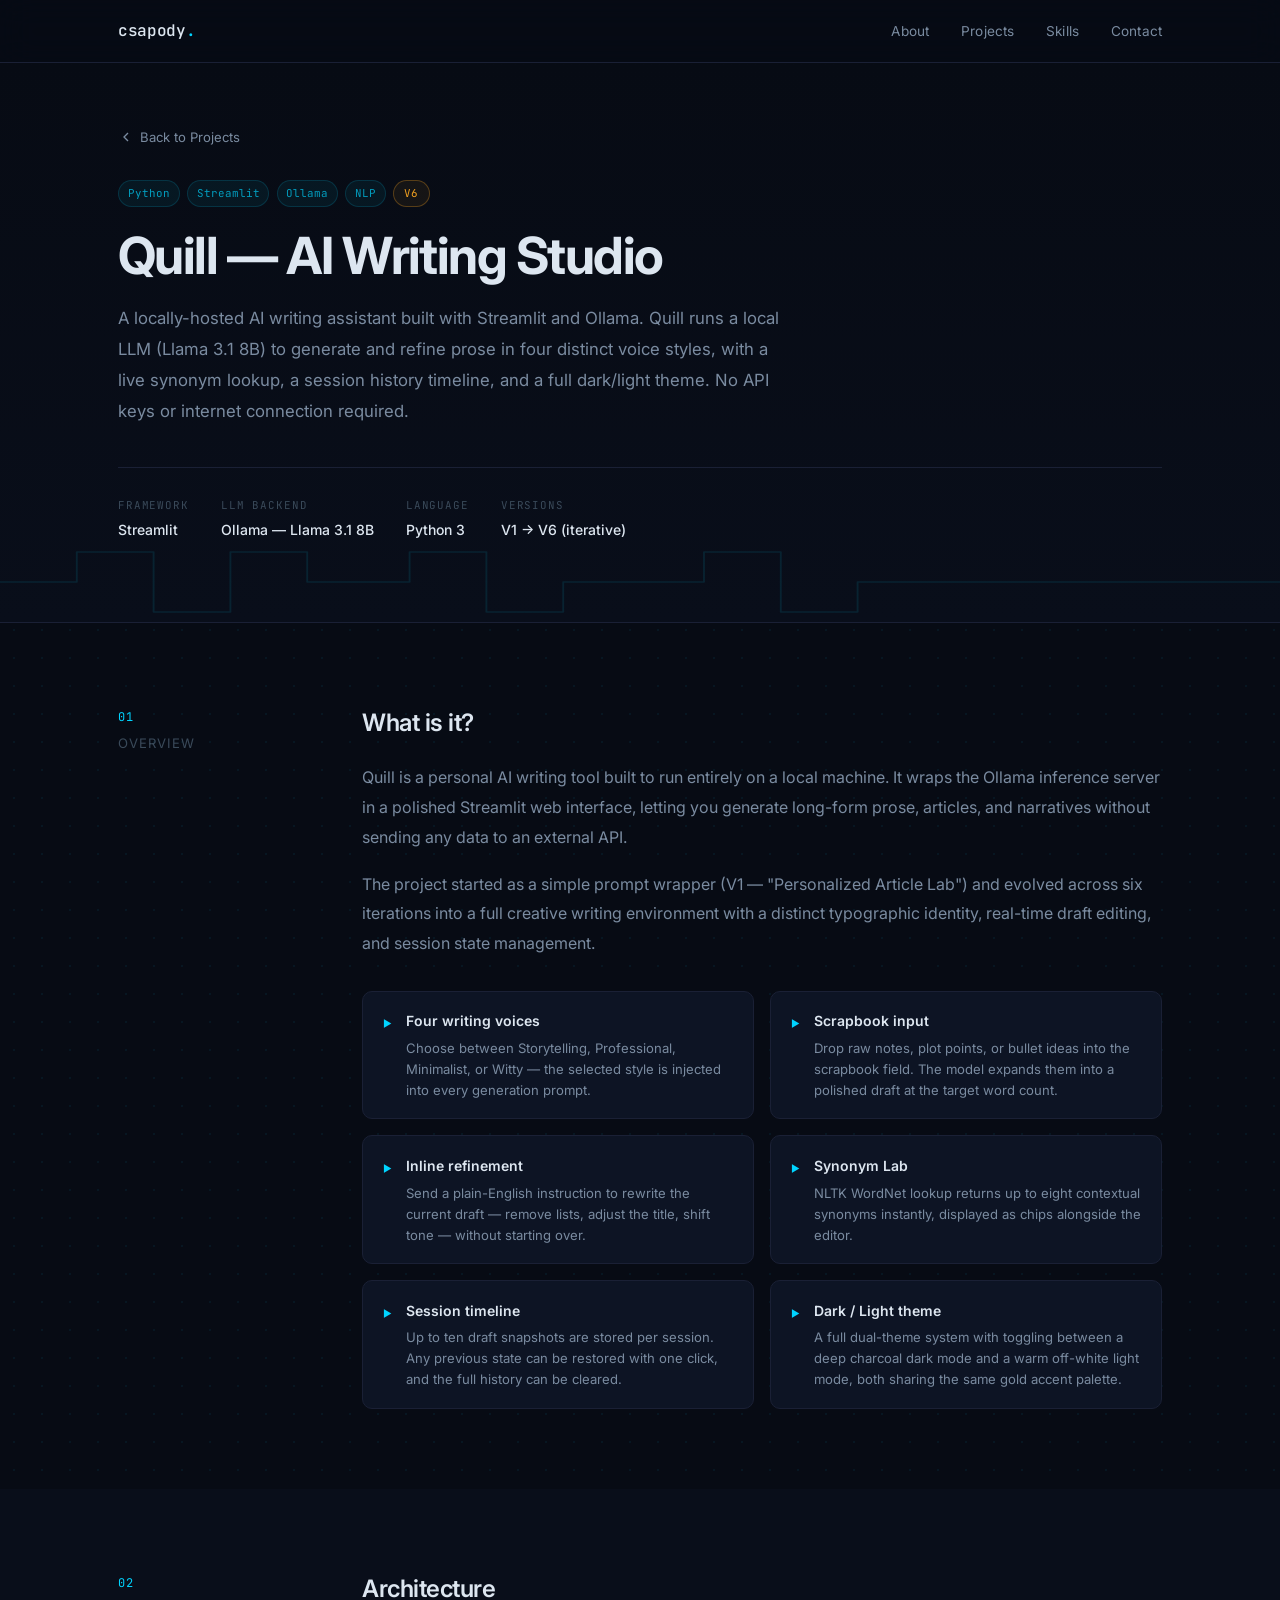
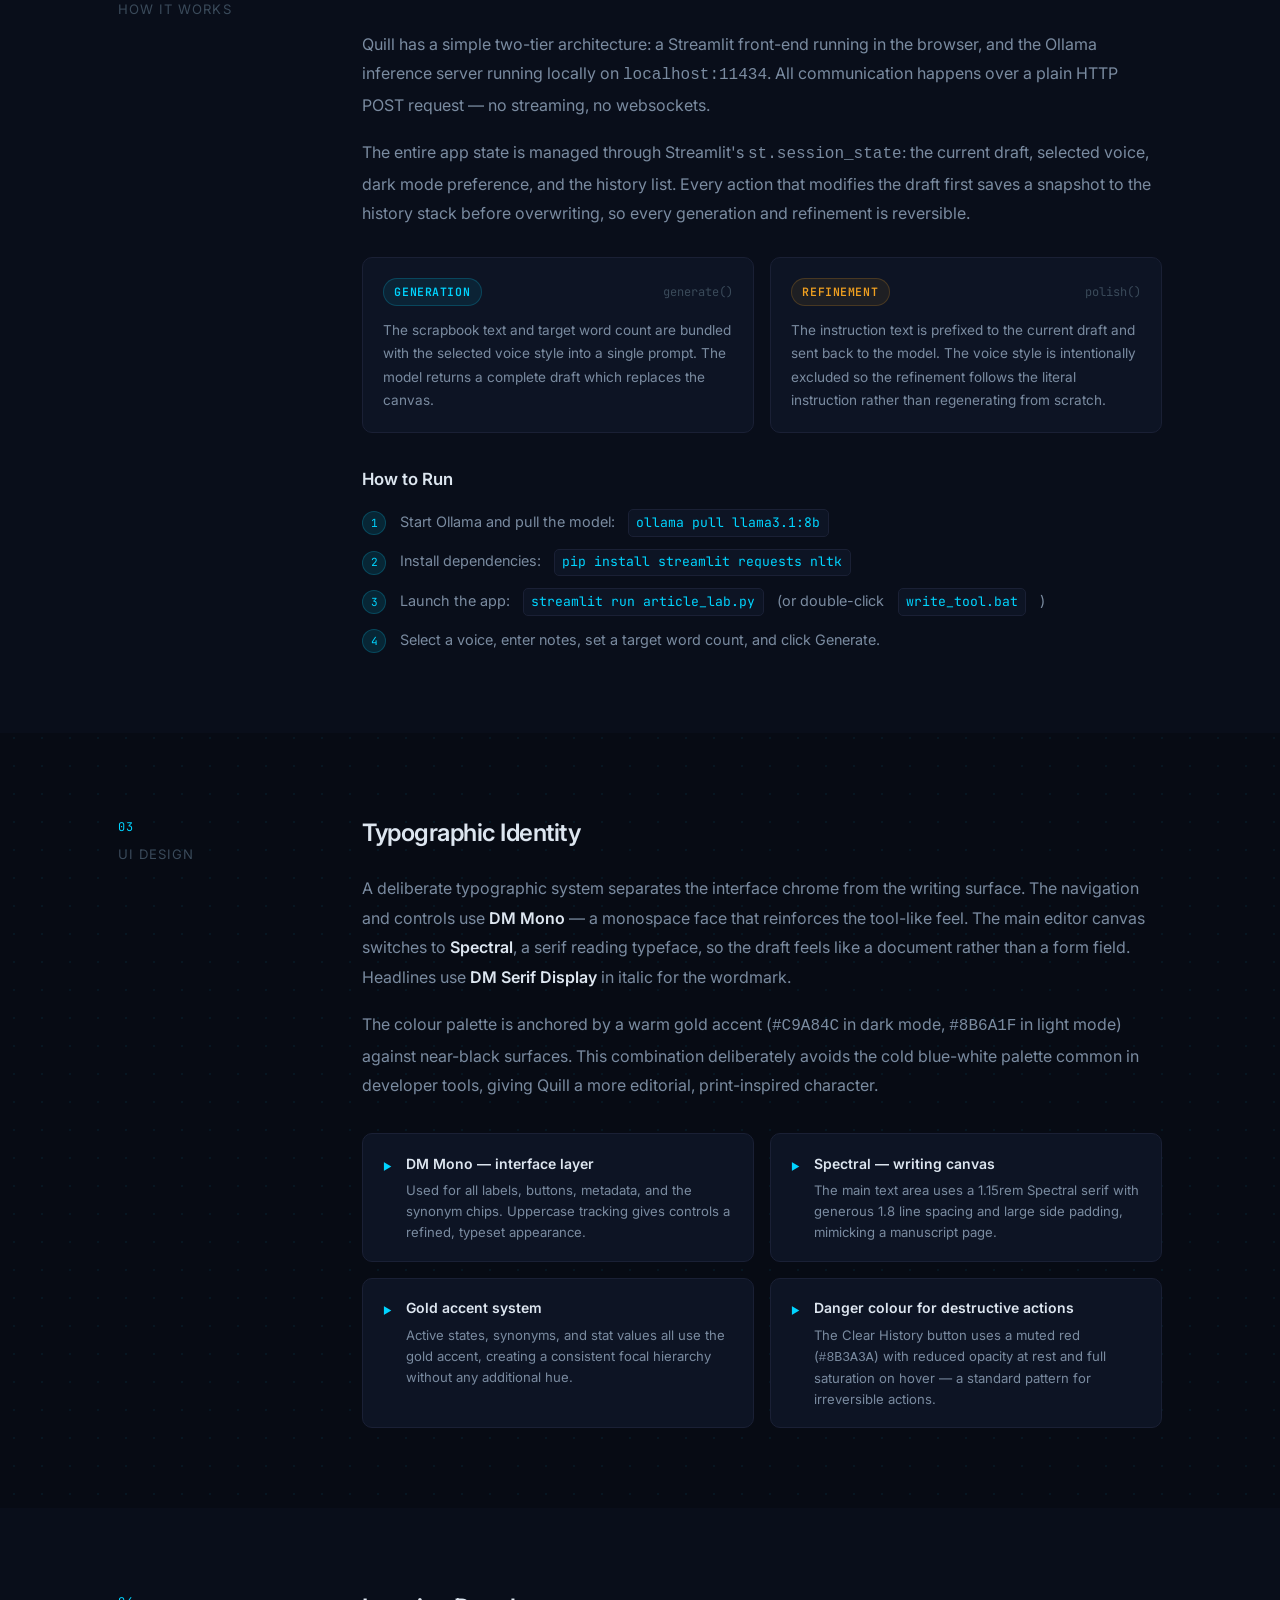
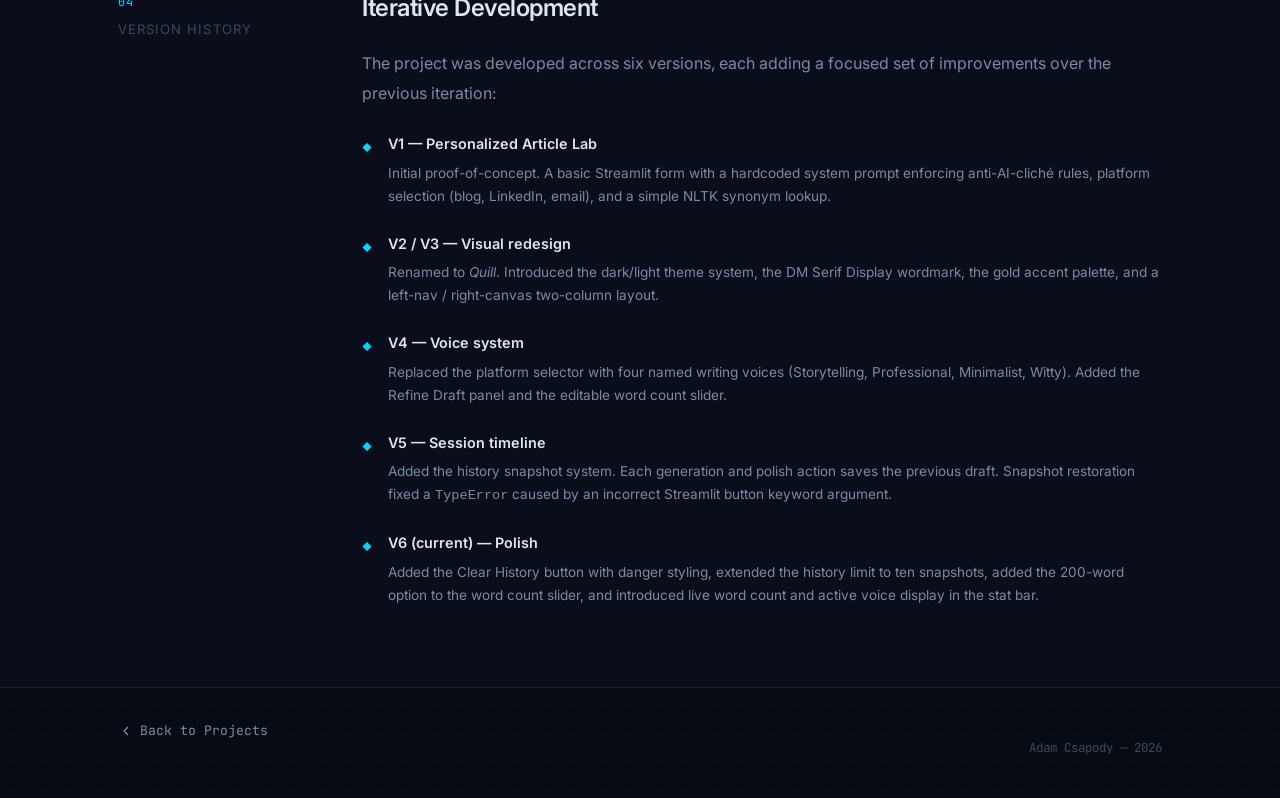
==== projects/quill-ai-writer.html @ 7658779d "Add Quill AI Writing Studio project page" ====
<!DOCTYPE html>
<html lang="en">
<head>
  <meta charset="UTF-8" />
  <meta name="viewport" content="width=device-width, initial-scale=1.0" />
  <title>Quill AI Writing Studio | Adam Csapody</title>
  <link rel="stylesheet" href="../src/styles.css" />
  <link rel="stylesheet" href="../src/project.css" />
  <link rel="preconnect" href="https://fonts.googleapis.com" />
  <link rel="preconnect" href="https://fonts.gstatic.com" crossorigin />
  <link href="https://fonts.googleapis.com/css2?family=Inter:wght@300;400;500;600;700&family=JetBrains+Mono:wght@400;500&display=swap" rel="stylesheet" />
</head>
<body>

  <!-- NAV -->
  <header class="nav-header">
    <nav class="nav container">
      <a href="../index.html" class="nav-logo">csapody<span class="accent">.</span></a>
      <ul class="nav-links">
        <li><a href="../index.html#about">About</a></li>
        <li><a href="../index.html#projects">Projects</a></li>
        <li><a href="../index.html#skills">Skills</a></li>
        <li><a href="../index.html#contact">Contact</a></li>
      </ul>
      <button class="nav-toggle" aria-label="Toggle menu">&#9776;</button>
    </nav>
  </header>

  <main class="project-main">

    <!-- HERO -->
    <section class="proj-hero">
      <svg class="hero-wave" viewBox="0 0 1000 80" preserveAspectRatio="none" xmlns="http://www.w3.org/2000/svg" aria-hidden="true">
        <polyline points="0,40 60,40 60,10 120,10 120,70 180,70 180,10 240,10 240,40 320,40 320,10 380,10 380,70 440,70 440,40 550,40 550,10 610,10 610,70 670,70 670,40 1000,40"
          fill="none" stroke="rgba(0,212,255,0.1)" stroke-width="1.5" stroke-linejoin="round"/>
      </svg>

      <div class="container">
        <a href="../index.html#projects" class="back-link">
          <svg viewBox="0 0 24 24" fill="none" stroke="currentColor" stroke-width="2" xmlns="http://www.w3.org/2000/svg"><polyline points="15 18 9 12 15 6"/></svg>
          Back to Projects
        </a>

        <div class="proj-hero-content">
          <div class="proj-tags-row">
            <span class="tag">Python</span>
            <span class="tag">Streamlit</span>
            <span class="tag">Ollama</span>
            <span class="tag">NLP</span>
            <span class="proj-version">V6</span>
          </div>
          <h1 class="proj-title">Quill &mdash; AI Writing Studio</h1>
          <p class="proj-subtitle">
            A locally-hosted AI writing assistant built with Streamlit and Ollama. Quill runs a local
            LLM (Llama 3.1 8B) to generate and refine prose in four distinct voice styles, with a
            live synonym lookup, a session history timeline, and a full dark/light theme. No API keys
            or internet connection required.
          </p>

          <div class="proj-meta-row">
            <div class="proj-meta-item">
              <span class="proj-meta-label">Framework</span>
              <span class="proj-meta-value">Streamlit</span>
            </div>
            <div class="proj-meta-item">
              <span class="proj-meta-label">LLM Backend</span>
              <span class="proj-meta-value">Ollama — Llama 3.1 8B</span>
            </div>
            <div class="proj-meta-item">
              <span class="proj-meta-label">Language</span>
              <span class="proj-meta-value">Python 3</span>
            </div>
            <div class="proj-meta-item">
              <span class="proj-meta-label">Versions</span>
              <span class="proj-meta-value">V1 &rarr; V6 (iterative)</span>
            </div>
          </div>
        </div>
      </div>
    </section>

    <!-- OVERVIEW -->
    <section class="proj-section" id="overview">
      <div class="container proj-section-grid">
        <div class="proj-section-label">
          <span class="section-number">01</span>
          <span class="section-name">Overview</span>
        </div>
        <div class="proj-section-body">
          <h2>What is it?</h2>
          <p>
            Quill is a personal AI writing tool built to run entirely on a local machine. It wraps
            the Ollama inference server in a polished Streamlit web interface, letting you generate
            long-form prose, articles, and narratives without sending any data to an external API.
          </p>
          <p>
            The project started as a simple prompt wrapper (V1 — "Personalized Article Lab") and
            evolved across six iterations into a full creative writing environment with a distinct
            typographic identity, real-time draft editing, and session state management.
          </p>

          <div class="feature-grid">
            <div class="feature-card">
              <span class="feature-icon">&#9654;</span>
              <div>
                <strong>Four writing voices</strong>
                <p>Choose between Storytelling, Professional, Minimalist, or Witty — the selected style is injected into every generation prompt.</p>
              </div>
            </div>
            <div class="feature-card">
              <span class="feature-icon">&#9654;</span>
              <div>
                <strong>Scrapbook input</strong>
                <p>Drop raw notes, plot points, or bullet ideas into the scrapbook field. The model expands them into a polished draft at the target word count.</p>
              </div>
            </div>
            <div class="feature-card">
              <span class="feature-icon">&#9654;</span>
              <div>
                <strong>Inline refinement</strong>
                <p>Send a plain-English instruction to rewrite the current draft — remove lists, adjust the title, shift tone — without starting over.</p>
              </div>
            </div>
            <div class="feature-card">
              <span class="feature-icon">&#9654;</span>
              <div>
                <strong>Synonym Lab</strong>
                <p>NLTK WordNet lookup returns up to eight contextual synonyms instantly, displayed as chips alongside the editor.</p>
              </div>
            </div>
            <div class="feature-card">
              <span class="feature-icon">&#9654;</span>
              <div>
                <strong>Session timeline</strong>
                <p>Up to ten draft snapshots are stored per session. Any previous state can be restored with one click, and the full history can be cleared.</p>
              </div>
            </div>
            <div class="feature-card">
              <span class="feature-icon">&#9654;</span>
              <div>
                <strong>Dark / Light theme</strong>
                <p>A full dual-theme system with toggling between a deep charcoal dark mode and a warm off-white light mode, both sharing the same gold accent palette.</p>
              </div>
            </div>
          </div>
        </div>
      </div>
    </section>

    <!-- HOW IT WORKS -->
    <section class="proj-section proj-section-alt" id="how-it-works">
      <div class="container proj-section-grid">
        <div class="proj-section-label">
          <span class="section-number">02</span>
          <span class="section-name">How It Works</span>
        </div>
        <div class="proj-section-body">
          <h2>Architecture</h2>
          <p>
            Quill has a simple two-tier architecture: a Streamlit front-end running in the browser,
            and the Ollama inference server running locally on <code>localhost:11434</code>.
            All communication happens over a plain HTTP POST request — no streaming, no websockets.
          </p>
          <p>
            The entire app state is managed through Streamlit's <code>st.session_state</code>:
            the current draft, selected voice, dark mode preference, and the history list.
            Every action that modifies the draft first saves a snapshot to the history stack
            before overwriting, so every generation and refinement is reversible.
          </p>

          <div class="mode-cards">
            <div class="mode-card">
              <div class="mode-card-header">
                <span class="mode-badge mode-single">Generation</span>
                <code class="mode-voltage">generate()</code>
              </div>
              <p>
                The scrapbook text and target word count are bundled with the selected voice style
                into a single prompt. The model returns a complete draft which replaces the canvas.
              </p>
            </div>
            <div class="mode-card">
              <div class="mode-card-header">
                <span class="mode-badge mode-dual">Refinement</span>
                <code class="mode-voltage">polish()</code>
              </div>
              <p>
                The instruction text is prefixed to the current draft and sent back to the model.
                The voice style is intentionally excluded so the refinement follows the literal
                instruction rather than regenerating from scratch.
              </p>
            </div>
          </div>

          <div class="usage-steps">
            <h3>How to Run</h3>
            <ol class="steps-list">
              <li><span class="step-num">1</span> Start Ollama and pull the model: <code>ollama pull llama3.1:8b</code></li>
              <li><span class="step-num">2</span> Install dependencies: <code>pip install streamlit requests nltk</code></li>
              <li><span class="step-num">3</span> Launch the app: <code>streamlit run article_lab.py</code> (or double-click <code>write_tool.bat</code>)</li>
              <li><span class="step-num">4</span> Select a voice, enter notes, set a target word count, and click Generate.</li>
            </ol>
          </div>
        </div>
      </div>
    </section>

    <!-- DESIGN -->
    <section class="proj-section" id="design">
      <div class="container proj-section-grid">
        <div class="proj-section-label">
          <span class="section-number">03</span>
          <span class="section-name">UI Design</span>
        </div>
        <div class="proj-section-body">
          <h2>Typographic Identity</h2>
          <p>
            A deliberate typographic system separates the interface chrome from the writing surface.
            The navigation and controls use <strong>DM Mono</strong> — a monospace face that
            reinforces the tool-like feel. The main editor canvas switches to
            <strong>Spectral</strong>, a serif reading typeface, so the draft feels like a document
            rather than a form field. Headlines use <strong>DM Serif Display</strong> in italic for
            the wordmark.
          </p>
          <p>
            The colour palette is anchored by a warm gold accent
            (<code>#C9A84C</code> in dark mode, <code>#8B6A1F</code> in light mode) against near-black
            surfaces. This combination deliberately avoids the cold blue-white palette common in
            developer tools, giving Quill a more editorial, print-inspired character.
          </p>

          <div class="feature-grid">
            <div class="feature-card">
              <span class="feature-icon">&#9654;</span>
              <div>
                <strong>DM Mono — interface layer</strong>
                <p>Used for all labels, buttons, metadata, and the synonym chips. Uppercase tracking gives controls a refined, typeset appearance.</p>
              </div>
            </div>
            <div class="feature-card">
              <span class="feature-icon">&#9654;</span>
              <div>
                <strong>Spectral — writing canvas</strong>
                <p>The main text area uses a 1.15rem Spectral serif with generous 1.8 line spacing and large side padding, mimicking a manuscript page.</p>
              </div>
            </div>
            <div class="feature-card">
              <span class="feature-icon">&#9654;</span>
              <div>
                <strong>Gold accent system</strong>
                <p>Active states, synonyms, and stat values all use the gold accent, creating a consistent focal hierarchy without any additional hue.</p>
              </div>
            </div>
            <div class="feature-card">
              <span class="feature-icon">&#9654;</span>
              <div>
                <strong>Danger colour for destructive actions</strong>
                <p>The Clear History button uses a muted red (<code>#8B3A3A</code>) with reduced opacity at rest and full saturation on hover — a standard pattern for irreversible actions.</p>
              </div>
            </div>
          </div>
        </div>
      </div>
    </section>

    <!-- VERSION HISTORY -->
    <section class="proj-section proj-section-alt" id="versions">
      <div class="container proj-section-grid">
        <div class="proj-section-label">
          <span class="section-number">04</span>
          <span class="section-name">Version History</span>
        </div>
        <div class="proj-section-body">
          <h2>Iterative Development</h2>
          <p>
            The project was developed across six versions, each adding a focused set of
            improvements over the previous iteration:
          </p>
          <ul class="v2-list">
            <li>
              <span class="v2-bullet">&#9670;</span>
              <div>
                <strong>V1 — Personalized Article Lab</strong>
                <p>Initial proof-of-concept. A basic Streamlit form with a hardcoded system prompt enforcing anti-AI-cliché rules, platform selection (blog, LinkedIn, email), and a simple NLTK synonym lookup.</p>
              </div>
            </li>
            <li>
              <span class="v2-bullet">&#9670;</span>
              <div>
                <strong>V2 / V3 — Visual redesign</strong>
                <p>Renamed to <em>Quill</em>. Introduced the dark/light theme system, the DM Serif Display wordmark, the gold accent palette, and a left-nav / right-canvas two-column layout.</p>
              </div>
            </li>
            <li>
              <span class="v2-bullet">&#9670;</span>
              <div>
                <strong>V4 — Voice system</strong>
                <p>Replaced the platform selector with four named writing voices (Storytelling, Professional, Minimalist, Witty). Added the Refine Draft panel and the editable word count slider.</p>
              </div>
            </li>
            <li>
              <span class="v2-bullet">&#9670;</span>
              <div>
                <strong>V5 — Session timeline</strong>
                <p>Added the history snapshot system. Each generation and polish action saves the previous draft. Snapshot restoration fixed a <code>TypeError</code> caused by an incorrect Streamlit button keyword argument.</p>
              </div>
            </li>
            <li>
              <span class="v2-bullet">&#9670;</span>
              <div>
                <strong>V6 (current) — Polish</strong>
                <p>Added the Clear History button with danger styling, extended the history limit to ten snapshots, added the 200-word option to the word count slider, and introduced live word count and active voice display in the stat bar.</p>
              </div>
            </li>
          </ul>
        </div>
      </div>
    </section>

  </main>

  <!-- FOOTER -->
  <footer class="footer">
    <div class="container footer-proj">
      <a href="../index.html#projects" class="back-link">
        <svg viewBox="0 0 24 24" fill="none" stroke="currentColor" stroke-width="2" xmlns="http://www.w3.org/2000/svg"><polyline points="15 18 9 12 15 6"/></svg>
        Back to Projects
      </a>
      <p>Adam Csapody &mdash; <span id="year"></span></p>
    </div>
  </footer>

  <script>document.getElementById('year').textContent = new Date().getFullYear();</script>
  <script src="../src/main.js"></script>
</body>
</html>
---- src/styles.css ----
/* ================================================
   styles.css — Adam Csapody Portfolio
   Dark EE-themed design
   ================================================ */

/* ── CSS Variables ──────────────────────────── */
:root {
  --bg:            #070b14;
  --bg-section:    #090e1a;
  --bg-card:       #0d1424;
  --bg-card-hover: #111929;
  --border:        #1a2035;
  --border-glow:   rgba(0, 212, 255, 0.3);
  --accent:        #00d4ff;
  --accent-dim:    rgba(0, 212, 255, 0.12);
  --accent-glow:   rgba(0, 212, 255, 0.2);
  --accent-2:      #f0a020;   /* PCB trace gold — used sparingly */
  --text:          #dde6f0;
  --text-muted:    #7a8ba0;
  --text-dim:      #3a4a5a;
  --font-sans:     'Inter', system-ui, sans-serif;
  --font-mono:     'JetBrains Mono', monospace;
  --radius:        10px;
  --radius-sm:     5px;
  --shadow:        0 4px 32px rgba(0, 0, 0, 0.6);
  --transition:    0.22s ease;
  --max-w:         1100px;
}

/* ── Reset ──────────────────────────────────── */
*, *::before, *::after { box-sizing: border-box; margin: 0; padding: 0; }
html { scroll-behavior: smooth; font-size: 16px; }
body {
  background: var(--bg);
  color: var(--text);
  font-family: var(--font-sans);
  line-height: 1.7;
  overflow-x: hidden;
  /* Subtle PCB dot grid */
  background-image:
    radial-gradient(circle, rgba(0, 212, 255, 0.06) 1px, transparent 1px);
  background-size: 28px 28px;
}
a { color: inherit; text-decoration: none; }
img { max-width: 100%; display: block; }
ul { list-style: none; }

/* ── Utility ─────────────────────────────────── */
.container { max-width: var(--max-w); margin: 0 auto; padding: 0 1.75rem; }
.section { padding: 6rem 0; }
.accent { color: var(--accent); }

/* ── Section Titles ──────────────────────────── */
.section-title {
  font-size: clamp(1.6rem, 4vw, 2.1rem);
  font-weight: 700;
  margin-bottom: 3rem;
  position: relative;
  display: inline-block;
  letter-spacing: -0.02em;
}
.section-title::after {
  content: '';
  display: block;
  width: 40px;
  height: 3px;
  background: var(--accent);
  border-radius: 2px;
  margin-top: 0.55rem;
  box-shadow: 0 0 10px var(--accent-glow);
}

/* ── Buttons ─────────────────────────────────── */
.btn {
  display: inline-flex;
  align-items: center;
  gap: 0.4rem;
  padding: 0.65rem 1.4rem;
  border-radius: var(--radius-sm);
  font-size: 0.875rem;
  font-weight: 500;
  cursor: pointer;
  border: 1.5px solid transparent;
  transition: all var(--transition);
  font-family: var(--font-sans);
}
.btn-primary {
  background: var(--accent);
  color: var(--bg);
  font-weight: 600;
}
.btn-primary:hover {
  background: transparent;
  border-color: var(--accent);
  color: var(--accent);
  box-shadow: 0 0 20px var(--accent-glow);
}
.btn-ghost {
  background: transparent;
  border-color: var(--border);
  color: var(--text-muted);
}
.btn-ghost:hover {
  border-color: var(--accent);
  color: var(--accent);
}
.btn-sm {
  padding: 0.35rem 0.85rem;
  font-size: 0.78rem;
  background: transparent;
  border: 1px solid var(--border);
  color: var(--text-muted);
}
.btn-sm:hover {
  border-color: var(--accent);
  color: var(--accent);
}

/* ── Nav ─────────────────────────────────────── */
.nav-header {
  position: fixed;
  top: 0; left: 0; right: 0;
  z-index: 100;
  backdrop-filter: blur(16px);
  background: rgba(7, 11, 20, 0.85);
  border-bottom: 1px solid var(--border);
}
.nav {
  display: flex;
  align-items: center;
  justify-content: space-between;
  height: 62px;
}
.nav-logo {
  font-family: var(--font-mono);
  font-size: 1rem;
  font-weight: 500;
  letter-spacing: -0.02em;
  color: var(--text);
}
.nav-links {
  display: flex;
  gap: 2rem;
}
.nav-links a {
  font-size: 0.85rem;
  color: var(--text-muted);
  transition: color var(--transition);
  letter-spacing: 0.01em;
}
.nav-links a:hover { color: var(--accent); }
.nav-toggle {
  display: none;
  background: none;
  border: none;
  color: var(--text);
  font-size: 1.4rem;
  cursor: pointer;
}

/* ── Hero ─────────────────────────────────────── */
.hero {
  min-height: 100vh;
  display: flex;
  align-items: center;
  position: relative;
  overflow: hidden;
  padding-top: 62px;
}

/* Oscilloscope waveform */
.hero-wave {
  position: absolute;
  bottom: 0;
  left: 0;
  right: 0;
  width: 100%;
  height: 120px;
  pointer-events: none;
}

/* Corner circuit traces */
.circuit-corner {
  position: absolute;
  width: 140px;
  height: 140px;
  pointer-events: none;
}
.circuit-tl { top: 62px; left: 0; }
.circuit-br { bottom: 0; right: 0; }

/* Background glow */
.hero-glow {
  position: absolute;
  width: 600px;
  height: 600px;
  background: radial-gradient(circle, rgba(0, 212, 255, 0.07) 0%, transparent 70%);
  top: 50%;
  right: -100px;
  transform: translateY(-50%);
  pointer-events: none;
}

.hero-content {
  position: relative;
  z-index: 1;
  max-width: 660px;
}
.hero-greeting {
  font-size: 1rem;
  color: var(--accent);
  font-family: var(--font-mono);
  margin-bottom: 0.5rem;
  letter-spacing: 0.02em;
}
.hero-name {
  font-size: clamp(2.8rem, 7vw, 4.8rem);
  font-weight: 700;
  line-height: 1.06;
  margin-bottom: 0.5rem;
  letter-spacing: -0.03em;
  color: var(--text);
}
.hero-role {
  font-size: clamp(1rem, 2.5vw, 1.25rem);
  color: var(--text-muted);
  font-family: var(--font-mono);
  margin-bottom: 1.75rem;
  min-height: 1.8rem;
  letter-spacing: 0.01em;
}
.hero-role::after {
  content: '|';
  color: var(--accent);
  animation: blink 1s step-end infinite;
  margin-left: 1px;
}
@keyframes blink { 50% { opacity: 0; } }
.hero-bio {
  font-size: 1rem;
  color: var(--text-muted);
  max-width: 500px;
  margin-bottom: 2.25rem;
  line-height: 1.8;
}
.hero-actions { display: flex; gap: 0.85rem; flex-wrap: wrap; }

/* ── About ───────────────────────────────────── */
.about { background: var(--bg-section); }
.about-grid {
  display: grid;
  grid-template-columns: 1fr auto;
  gap: 4rem;
  align-items: start;
}
.about-text p {
  color: var(--text-muted);
  margin-bottom: 1.25rem;
  max-width: 540px;
  line-height: 1.85;
}
.about-stats {
  display: flex;
  flex-direction: column;
  gap: 1.25rem;
}
.stat-card {
  background: var(--bg-card);
  border: 1px solid var(--border);
  border-radius: var(--radius);
  padding: 1.4rem 2rem;
  text-align: center;
  min-width: 155px;
  position: relative;
  overflow: hidden;
}
/* Top glow bar on stat cards */
.stat-card::before {
  content: '';
  position: absolute;
  top: 0; left: 20%; right: 20%;
  height: 1px;
  background: linear-gradient(90deg, transparent, var(--accent), transparent);
}
.stat-number {
  display: block;
  font-size: 2.4rem;
  font-weight: 700;
  color: var(--accent);
  font-family: var(--font-mono);
  line-height: 1;
  text-shadow: 0 0 20px var(--accent-glow);
}
.stat-label {
  display: block;
  font-size: 0.75rem;
  color: var(--text-muted);
  margin-top: 0.45rem;
  text-transform: uppercase;
  letter-spacing: 0.08em;
}

/* ── Projects ────────────────────────────────── */
.projects { background: var(--bg); }

.filter-bar {
  display: flex;
  flex-wrap: wrap;
  gap: 0.5rem;
  margin-bottom: 2.5rem;
}
.filter-btn {
  background: var(--bg-card);
  border: 1px solid var(--border);
  color: var(--text-muted);
  padding: 0.38rem 1rem;
  border-radius: 999px;
  font-size: 0.78rem;
  cursor: pointer;
  transition: all var(--transition);
  font-family: var(--font-sans);
}
.filter-btn:hover { border-color: var(--accent); color: var(--accent); }
.filter-btn.active {
  background: var(--accent-dim);
  border-color: var(--accent);
  color: var(--accent);
}

.projects-grid {
  display: grid;
  grid-template-columns: repeat(auto-fill, minmax(320px, 1fr));
  gap: 1.5rem;
}

.project-card {
  background: var(--bg-card);
  border: 1px solid var(--border);
  border-radius: var(--radius);
  overflow: hidden;
  transition: transform var(--transition), box-shadow var(--transition), border-color var(--transition);
  display: flex;
  flex-direction: column;
  position: relative;
}
.project-card::before {
  content: '';
  position: absolute;
  top: 0; left: 0; right: 0;
  height: 1px;
  background: linear-gradient(90deg, transparent 10%, var(--accent-dim) 40%, var(--accent-dim) 60%, transparent 90%);
  opacity: 0;
  transition: opacity var(--transition);
}
.project-card:hover {
  transform: translateY(-5px);
  border-color: rgba(0, 212, 255, 0.25);
  box-shadow: var(--shadow), 0 0 30px rgba(0, 212, 255, 0.07);
  background: var(--bg-card-hover);
}
.project-card:hover::before { opacity: 1; }

.project-img {
  width: 100%;
  height: 190px;
  object-fit: cover;
}

/* Schematic-style placeholder */
.project-img-placeholder {
  height: 190px;
  background: linear-gradient(135deg, #0a0f1e 0%, #0e1530 100%);
  position: relative;
  overflow: hidden;
  display: flex;
  align-items: center;
  justify-content: center;
}
.project-img-placeholder::before {
  /* Grid lines mimicking PCB/schematic grid */
  content: '';
  position: absolute;
  inset: 0;
  background-image:
    linear-gradient(rgba(0,212,255,0.05) 1px, transparent 1px),
    linear-gradient(90deg, rgba(0,212,255,0.05) 1px, transparent 1px);
  background-size: 20px 20px;
}
.project-img-placeholder::after {
  content: attr(data-label);
  position: relative;
  font-family: var(--font-mono);
  font-size: 0.75rem;
  color: rgba(0, 212, 255, 0.3);
  letter-spacing: 0.1em;
  text-transform: uppercase;
}

.project-body { padding: 1.3rem; flex: 1; display: flex; flex-direction: column; gap: 0.8rem; }
.project-header { display: flex; align-items: flex-start; justify-content: space-between; gap: 0.5rem; }
.project-title { font-size: 1rem; font-weight: 600; letter-spacing: -0.01em; }
.featured-badge {
  flex-shrink: 0;
  font-size: 0.62rem;
  font-weight: 600;
  font-family: var(--font-mono);
  text-transform: uppercase;
  letter-spacing: 0.06em;
  background: rgba(0, 212, 255, 0.08);
  color: var(--accent);
  border: 1px solid rgba(0, 212, 255, 0.25);
  padding: 0.18rem 0.6rem;
  border-radius: 999px;
  white-space: nowrap;
}
.project-desc { font-size: 0.865rem; color: var(--text-muted); flex: 1; line-height: 1.75; }
.project-tags { display: flex; flex-wrap: wrap; gap: 0.4rem; }
.tag {
  font-size: 0.68rem;
  font-family: var(--font-mono);
  background: rgba(0, 212, 255, 0.06);
  color: rgba(0, 212, 255, 0.7);
  border: 1px solid rgba(0, 212, 255, 0.15);
  padding: 0.18rem 0.55rem;
  border-radius: 999px;
}
.project-links { display: flex; gap: 0.5rem; flex-wrap: wrap; margin-top: auto; padding-top: 0.25rem; }
.empty-state { color: var(--text-muted); font-size: 0.9rem; grid-column: 1/-1; text-align: center; padding: 3rem 0; }
.btn-details {
  background: var(--accent-dim);
  border-color: rgba(0, 212, 255, 0.25);
  color: var(--accent);
  margin-left: auto;
}
.btn-details:hover {
  background: var(--accent);
  color: var(--bg);
  border-color: var(--accent);
}

/* ── Skills ──────────────────────────────────── */
.skills { background: var(--bg-section); }
.skills-grid {
  display: grid;
  grid-template-columns: repeat(auto-fill, minmax(240px, 1fr));
  gap: 1.25rem;
}
.skill-group {
  background: var(--bg-card);
  border: 1px solid var(--border);
  border-radius: var(--radius);
  padding: 1.5rem;
  position: relative;
  overflow: hidden;
}
/* Subtle left trace accent */
.skill-group::before {
  content: '';
  position: absolute;
  top: 20%; bottom: 20%;
  left: 0;
  width: 2px;
  background: linear-gradient(180deg, transparent, var(--accent), transparent);
  border-radius: 1px;
}
.skill-category {
  font-size: 0.68rem;
  font-family: var(--font-mono);
  text-transform: uppercase;
  letter-spacing: 0.1em;
  color: var(--accent);
  margin-bottom: 1rem;
  padding-left: 0.75rem;
}
.skill-list { display: flex; flex-wrap: wrap; gap: 0.5rem; padding-left: 0.25rem; }
.skill-item {
  font-size: 0.82rem;
  background: var(--bg);
  border: 1px solid var(--border);
  color: var(--text-muted);
  padding: 0.28rem 0.75rem;
  border-radius: var(--radius-sm);
  transition: all var(--transition);
}
.skill-item:hover {
  border-color: var(--accent);
  color: var(--text);
  background: var(--accent-dim);
}

/* ── Contact ─────────────────────────────────── */
.contact { background: var(--bg); text-align: center; }
.contact-subtitle {
  color: var(--text-muted);
  margin-bottom: 2.5rem;
  font-size: 1rem;
  max-width: 420px;
  margin-left: auto;
  margin-right: auto;
}
.contact-links {
  display: flex;
  justify-content: center;
  flex-wrap: wrap;
  gap: 1rem;
}
.contact-card {
  display: flex;
  align-items: center;
  gap: 0.85rem;
  background: var(--bg-card);
  border: 1px solid var(--border);
  border-radius: var(--radius);
  padding: 1rem 1.75rem;
  color: var(--text-muted);
  font-size: 0.875rem;
  transition: all var(--transition);
}
.contact-card:hover {
  border-color: rgba(0, 212, 255, 0.35);
  color: var(--accent);
  transform: translateY(-3px);
  box-shadow: 0 8px 30px rgba(0, 212, 255, 0.1);
}
.contact-icon {
  width: 18px;
  height: 18px;
  flex-shrink: 0;
}

/* ── Footer ──────────────────────────────────── */
.footer {
  padding: 2rem 0;
  border-top: 1px solid var(--border);
  text-align: center;
  font-size: 0.78rem;
  color: var(--text-dim);
  font-family: var(--font-mono);
}

/* ── Scroll Reveal ───────────────────────────── */
.reveal {
  opacity: 0;
  transform: translateY(20px);
  transition: opacity 0.5s ease, transform 0.5s ease;
}
.reveal.revealed {
  opacity: 1;
  transform: none;
}

/* ── Responsive ──────────────────────────────── */
@media (max-width: 768px) {
  .nav-links {
    display: none;
    position: absolute;
    top: 62px; left: 0; right: 0;
    flex-direction: column;
    background: rgba(7, 11, 20, 0.97);
    border-bottom: 1px solid var(--border);
    backdrop-filter: blur(16px);
    padding: 1.5rem 1.75rem;
    gap: 1.25rem;
  }
  .nav-links.open { display: flex; }
  .nav-toggle { display: block; }

  .about-grid { grid-template-columns: 1fr; gap: 2.5rem; }
  .about-stats { flex-direction: row; flex-wrap: wrap; }
  .stat-card { flex: 1; min-width: 110px; padding: 1.1rem; }

  .projects-grid { grid-template-columns: 1fr; }
  .skills-grid { grid-template-columns: 1fr; }

  .hero { text-align: left; }
  .hero-bio { max-width: 100%; }

  .circuit-corner { width: 90px; height: 90px; }
}

@media (max-width: 480px) {
  .hero-actions { flex-direction: column; align-items: flex-start; }
  .contact-card { width: 100%; justify-content: center; }
}
---- src/project.css ----
/* ================================================
   project.css — individual project page styles
   Extends styles.css
   ================================================ */

.project-main { padding-top: 62px; }

/* ── Back link ───────────────────────────────── */
.back-link {
  display: inline-flex;
  align-items: center;
  gap: 0.4rem;
  font-size: 0.82rem;
  color: var(--text-muted);
  transition: color var(--transition);
  margin-bottom: 2rem;
}
.back-link svg { width: 16px; height: 16px; }
.back-link:hover { color: var(--accent); }

/* ── Project Hero ────────────────────────────── */
.proj-hero {
  position: relative;
  padding: 4rem 0 5rem;
  overflow: hidden;
  border-bottom: 1px solid var(--border);
  background: linear-gradient(180deg, #070b14 0%, #090e1a 100%);
}
.proj-hero .hero-wave {
  position: absolute;
  bottom: 0; left: 0; right: 0;
  width: 100%;
  height: 80px;
  pointer-events: none;
}

.proj-tags-row {
  display: flex;
  flex-wrap: wrap;
  gap: 0.45rem;
  margin-bottom: 1.25rem;
  align-items: center;
}
.proj-version {
  font-family: var(--font-mono);
  font-size: 0.68rem;
  color: var(--accent-2);
  border: 1px solid rgba(240, 160, 32, 0.3);
  background: rgba(240, 160, 32, 0.06);
  padding: 0.18rem 0.6rem;
  border-radius: 999px;
  letter-spacing: 0.06em;
}

.proj-title {
  font-size: clamp(2rem, 5vw, 3.2rem);
  font-weight: 700;
  letter-spacing: -0.03em;
  line-height: 1.1;
  margin-bottom: 1.25rem;
}

.proj-subtitle {
  font-size: 1.05rem;
  color: var(--text-muted);
  max-width: 680px;
  line-height: 1.85;
  margin-bottom: 2.5rem;
}

.proj-meta-row {
  display: flex;
  flex-wrap: wrap;
  gap: 2rem;
  padding-top: 1.75rem;
  border-top: 1px solid var(--border);
}
.proj-meta-item { display: flex; flex-direction: column; gap: 0.2rem; }
.proj-meta-label {
  font-size: 0.68rem;
  font-family: var(--font-mono);
  text-transform: uppercase;
  letter-spacing: 0.08em;
  color: var(--text-dim);
}
.proj-meta-value {
  font-size: 0.875rem;
  font-weight: 500;
  color: var(--text);
}

/* ── Sections ────────────────────────────────── */
.proj-section { padding: 5rem 0; }
.proj-section-alt { background: var(--bg-section); }

.proj-section-grid {
  display: grid;
  grid-template-columns: 180px 1fr;
  gap: 4rem;
  align-items: start;
}

.proj-section-label {
  position: sticky;
  top: 80px;
  display: flex;
  flex-direction: column;
  gap: 0.3rem;
  padding-top: 0.25rem;
}
.section-number {
  font-family: var(--font-mono);
  font-size: 0.75rem;
  color: var(--accent);
  letter-spacing: 0.06em;
}
.section-name {
  font-size: 0.82rem;
  color: var(--text-dim);
  text-transform: uppercase;
  letter-spacing: 0.08em;
}

.proj-section-body h2 {
  font-size: 1.5rem;
  font-weight: 600;
  letter-spacing: -0.02em;
  margin-bottom: 1.25rem;
}
.proj-section-body h3 {
  font-size: 1.05rem;
  font-weight: 600;
  margin-bottom: 1rem;
  margin-top: 2rem;
}
.proj-section-body p {
  color: var(--text-muted);
  line-height: 1.85;
  margin-bottom: 1.1rem;
}
.proj-section-body strong { color: var(--text); font-weight: 600; }

/* ── Feature cards ───────────────────────────── */
.feature-grid {
  display: grid;
  grid-template-columns: 1fr 1fr;
  gap: 1rem;
  margin-top: 2rem;
}
.feature-card {
  display: flex;
  gap: 0.85rem;
  background: var(--bg-card);
  border: 1px solid var(--border);
  border-radius: var(--radius);
  padding: 1.1rem 1.25rem;
  align-items: flex-start;
  transition: border-color var(--transition);
}
.feature-card:hover { border-color: rgba(0,212,255,0.2); }
.feature-icon {
  color: var(--accent);
  font-size: 0.6rem;
  margin-top: 0.45rem;
  flex-shrink: 0;
}
.feature-card strong { display: block; font-size: 0.875rem; margin-bottom: 0.3rem; color: var(--text); }
.feature-card p { font-size: 0.82rem; color: var(--text-muted); margin: 0; line-height: 1.6; }

/* ── Mode cards ──────────────────────────────── */
.mode-cards {
  display: grid;
  grid-template-columns: 1fr 1fr;
  gap: 1rem;
  margin: 1.75rem 0;
}
.mode-card {
  background: var(--bg-card);
  border: 1px solid var(--border);
  border-radius: var(--radius);
  padding: 1.25rem;
}
.mode-card-header {
  display: flex;
  align-items: center;
  justify-content: space-between;
  margin-bottom: 0.85rem;
}
.mode-badge {
  font-size: 0.72rem;
  font-weight: 600;
  font-family: var(--font-mono);
  padding: 0.2rem 0.65rem;
  border-radius: 999px;
  text-transform: uppercase;
  letter-spacing: 0.05em;
}
.mode-single {
  background: rgba(0,212,255,0.08);
  color: var(--accent);
  border: 1px solid rgba(0,212,255,0.2);
}
.mode-dual {
  background: rgba(240,160,32,0.08);
  color: var(--accent-2);
  border: 1px solid rgba(240,160,32,0.2);
}
.mode-voltage {
  font-size: 0.75rem;
  color: var(--text-dim);
  font-family: var(--font-mono);
}
.mode-card p {
  font-size: 0.85rem;
  color: var(--text-muted);
  line-height: 1.7;
  margin: 0;
}

/* ── Steps ───────────────────────────────────── */
.steps-list {
  list-style: none;
  display: flex;
  flex-direction: column;
  gap: 0.75rem;
}
.steps-list li {
  display: flex;
  align-items: baseline;
  gap: 0.85rem;
  font-size: 0.9rem;
  color: var(--text-muted);
}
.step-num {
  flex-shrink: 0;
  width: 24px;
  height: 24px;
  background: var(--accent-dim);
  border: 1px solid rgba(0,212,255,0.2);
  border-radius: 50%;
  display: inline-flex;
  align-items: center;
  justify-content: center;
  font-size: 0.7rem;
  font-family: var(--font-mono);
  color: var(--accent);
}
.steps-list code {
  font-family: var(--font-mono);
  font-size: 0.82rem;
  background: var(--bg-card);
  border: 1px solid var(--border);
  padding: 0.1rem 0.45rem;
  border-radius: var(--radius-sm);
  color: var(--accent);
}

/* ── Simulation images ───────────────────────── */
.sim-grid {
  display: grid;
  grid-template-columns: 1fr 1fr;
  gap: 1.5rem;
  margin-top: 2rem;
}
.sim-figure { display: flex; flex-direction: column; gap: 0.85rem; }
.img-frame {
  background: var(--bg-card);
  border: 1px solid var(--border);
  border-radius: var(--radius);
  overflow: hidden;
  transition: border-color var(--transition);
}
.img-frame:hover { border-color: rgba(0,212,255,0.25); }
.img-frame img {
  width: 100%;
  display: block;
  transition: transform 0.35s ease;
}
.img-frame:hover img { transform: scale(1.02); }
.img-frame-wide { max-width: 100%; }
figcaption {
  font-size: 0.8rem;
  color: var(--text-muted);
  line-height: 1.65;
  padding: 0 0.25rem;
}
figcaption strong { color: var(--text); }

/* ── V2 list ─────────────────────────────────── */
.v2-list {
  display: flex;
  flex-direction: column;
  gap: 1.5rem;
  margin-top: 1.5rem;
}
.v2-list li {
  display: flex;
  gap: 1rem;
  align-items: flex-start;
}
.v2-bullet {
  flex-shrink: 0;
  color: var(--accent);
  font-size: 0.6rem;
  margin-top: 0.5rem;
}
.v2-list strong { display: block; font-size: 0.9rem; margin-bottom: 0.3rem; color: var(--text); }
.v2-list p { font-size: 0.85rem; color: var(--text-muted); line-height: 1.7; margin: 0; }

/* ── Footer ──────────────────────────────────── */
.footer-proj {
  display: flex;
  align-items: center;
  justify-content: space-between;
}

/* ── Responsive ──────────────────────────────── */
@media (max-width: 900px) {
  .proj-section-grid { grid-template-columns: 1fr; gap: 2rem; }
  .proj-section-label { position: static; flex-direction: row; gap: 0.6rem; align-items: center; }
  .feature-grid { grid-template-columns: 1fr; }
  .mode-cards { grid-template-columns: 1fr; }
  .sim-grid { grid-template-columns: 1fr; }
}
@media (max-width: 600px) {
  .proj-meta-row { gap: 1.25rem; }
  .footer-proj { flex-direction: column; gap: 1rem; text-align: center; }
}
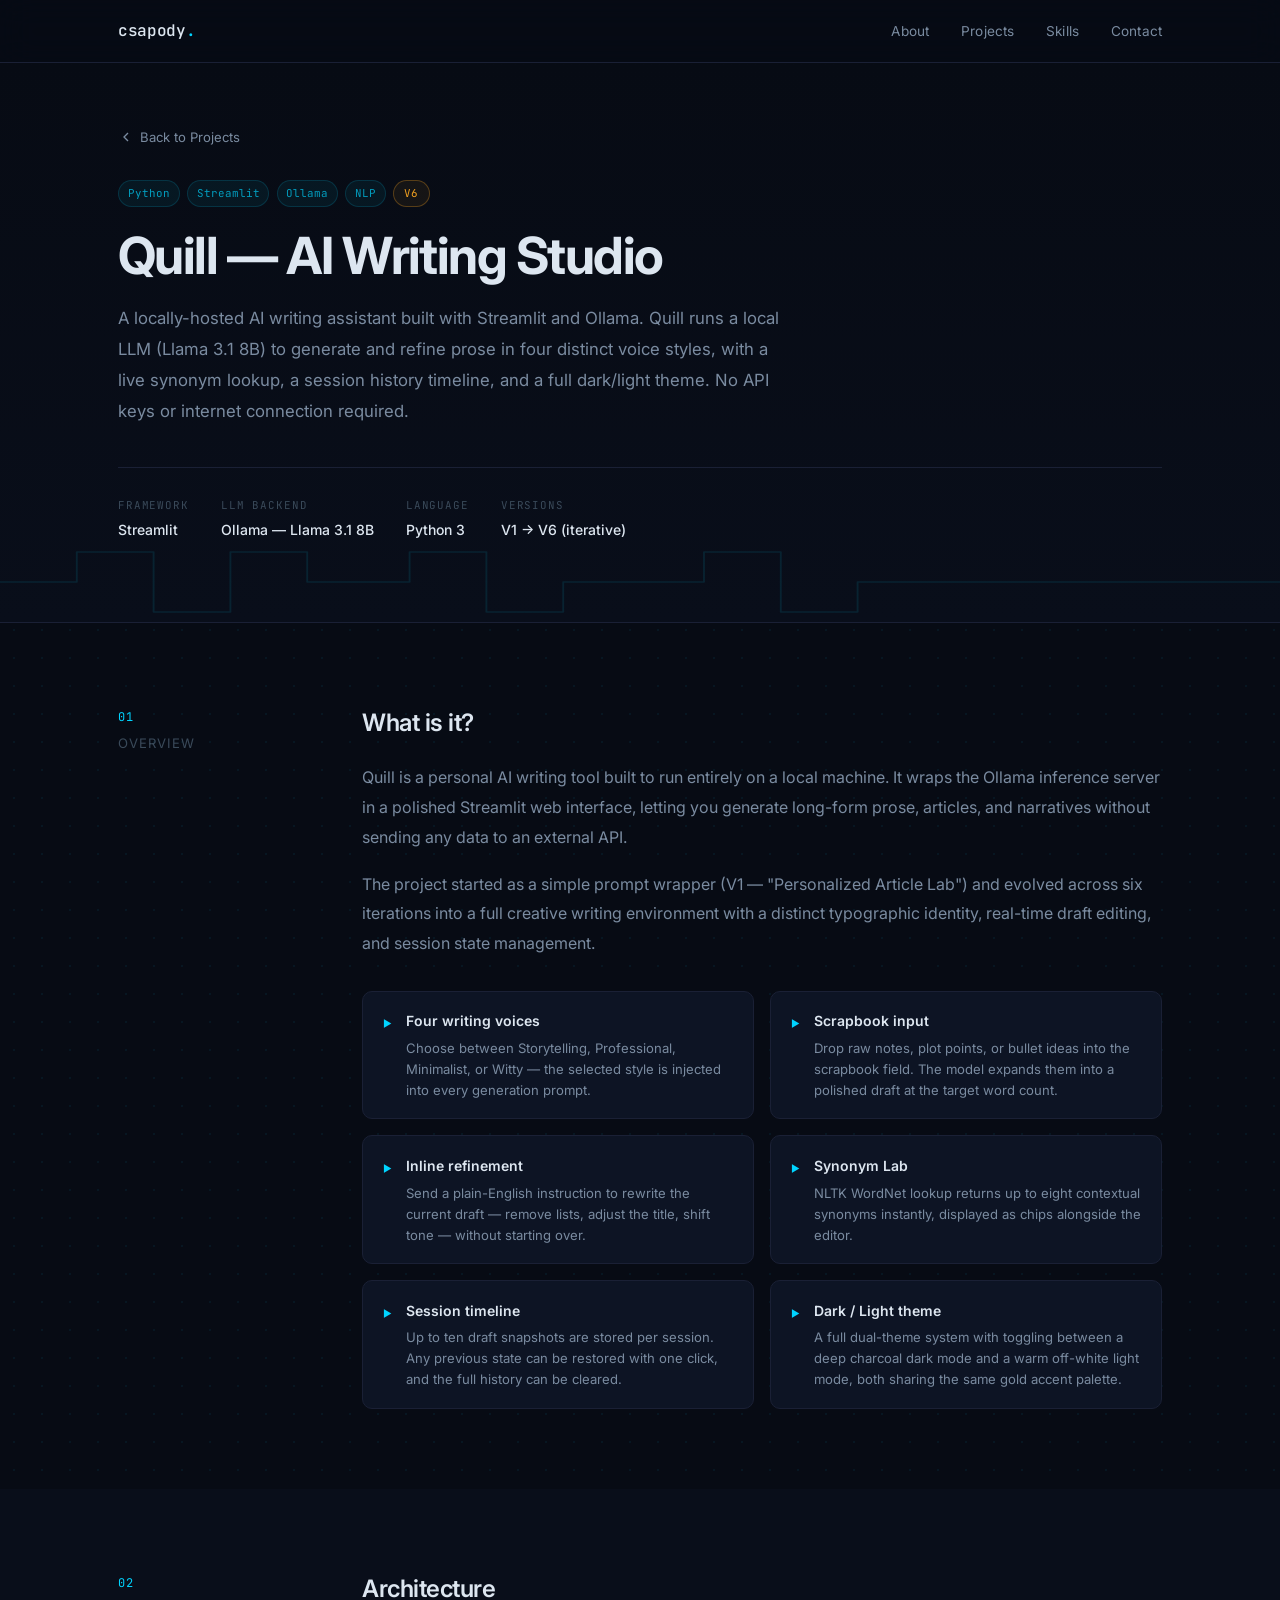
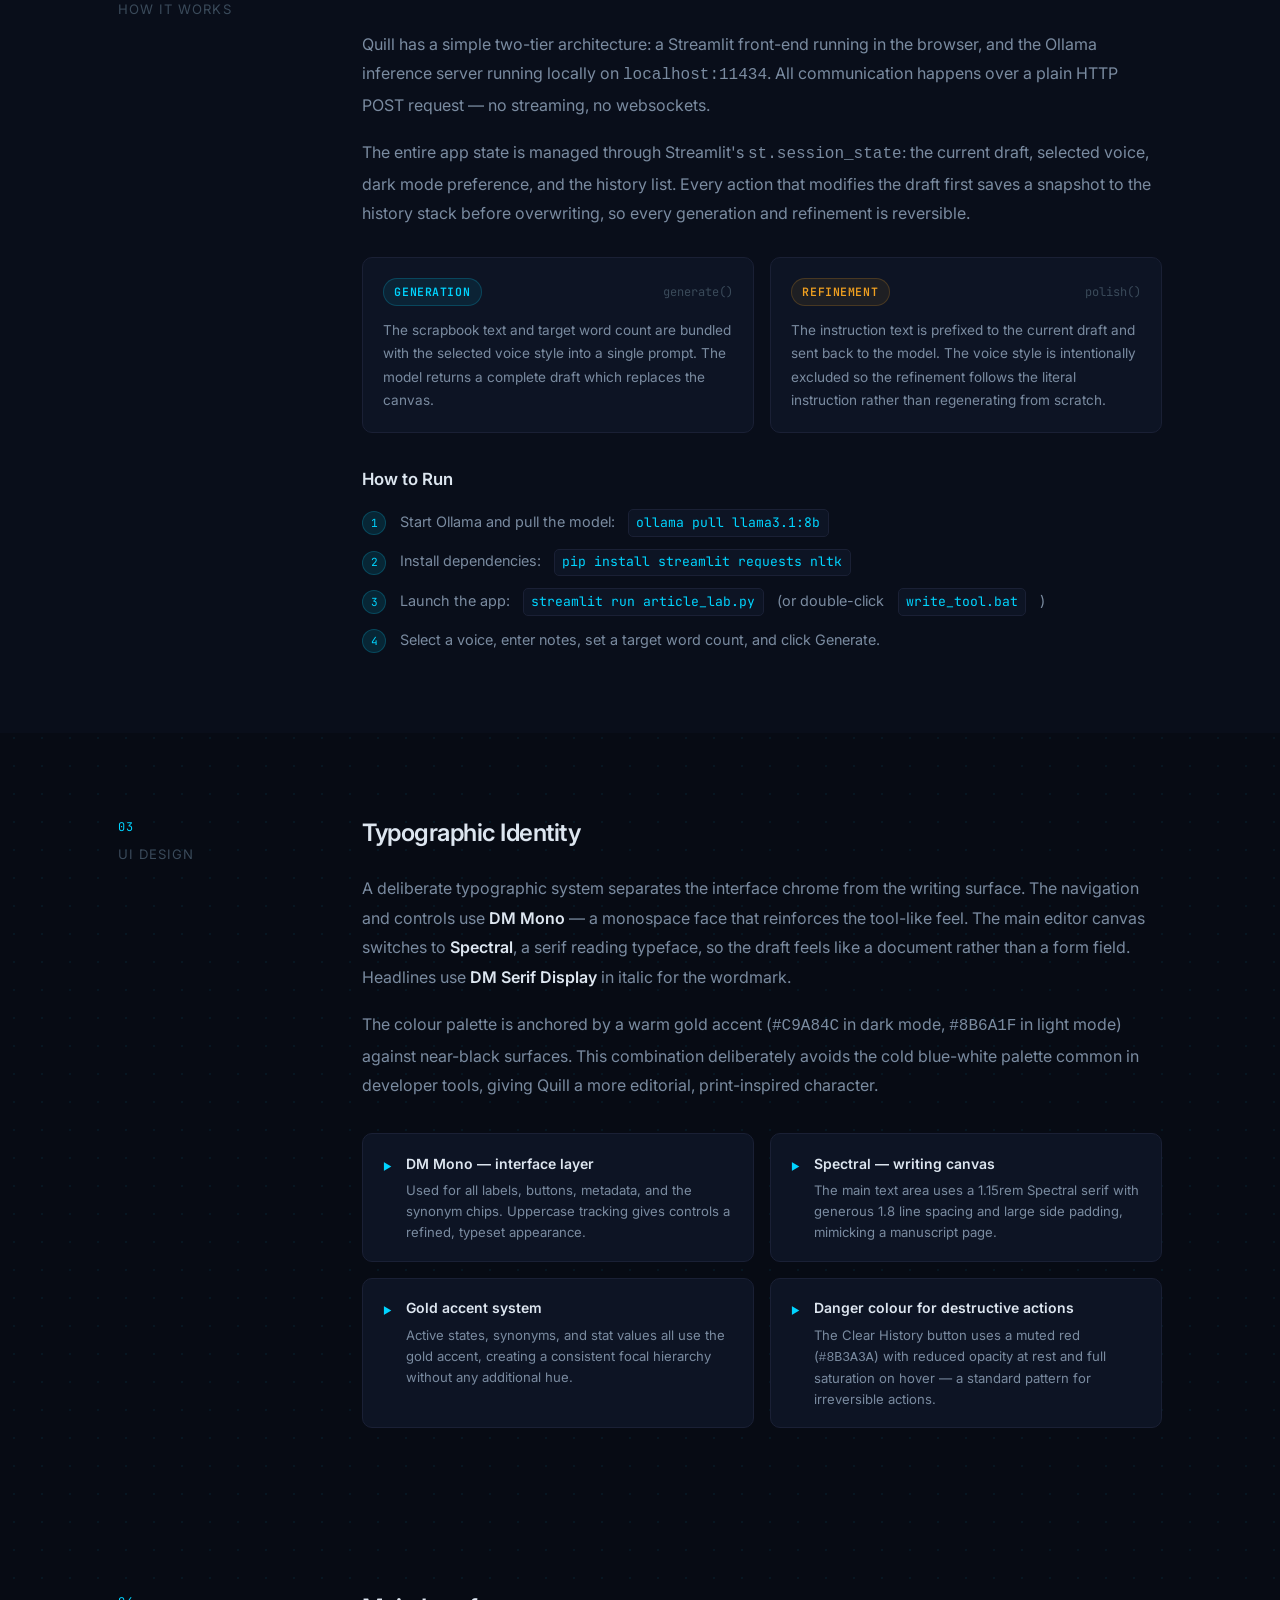
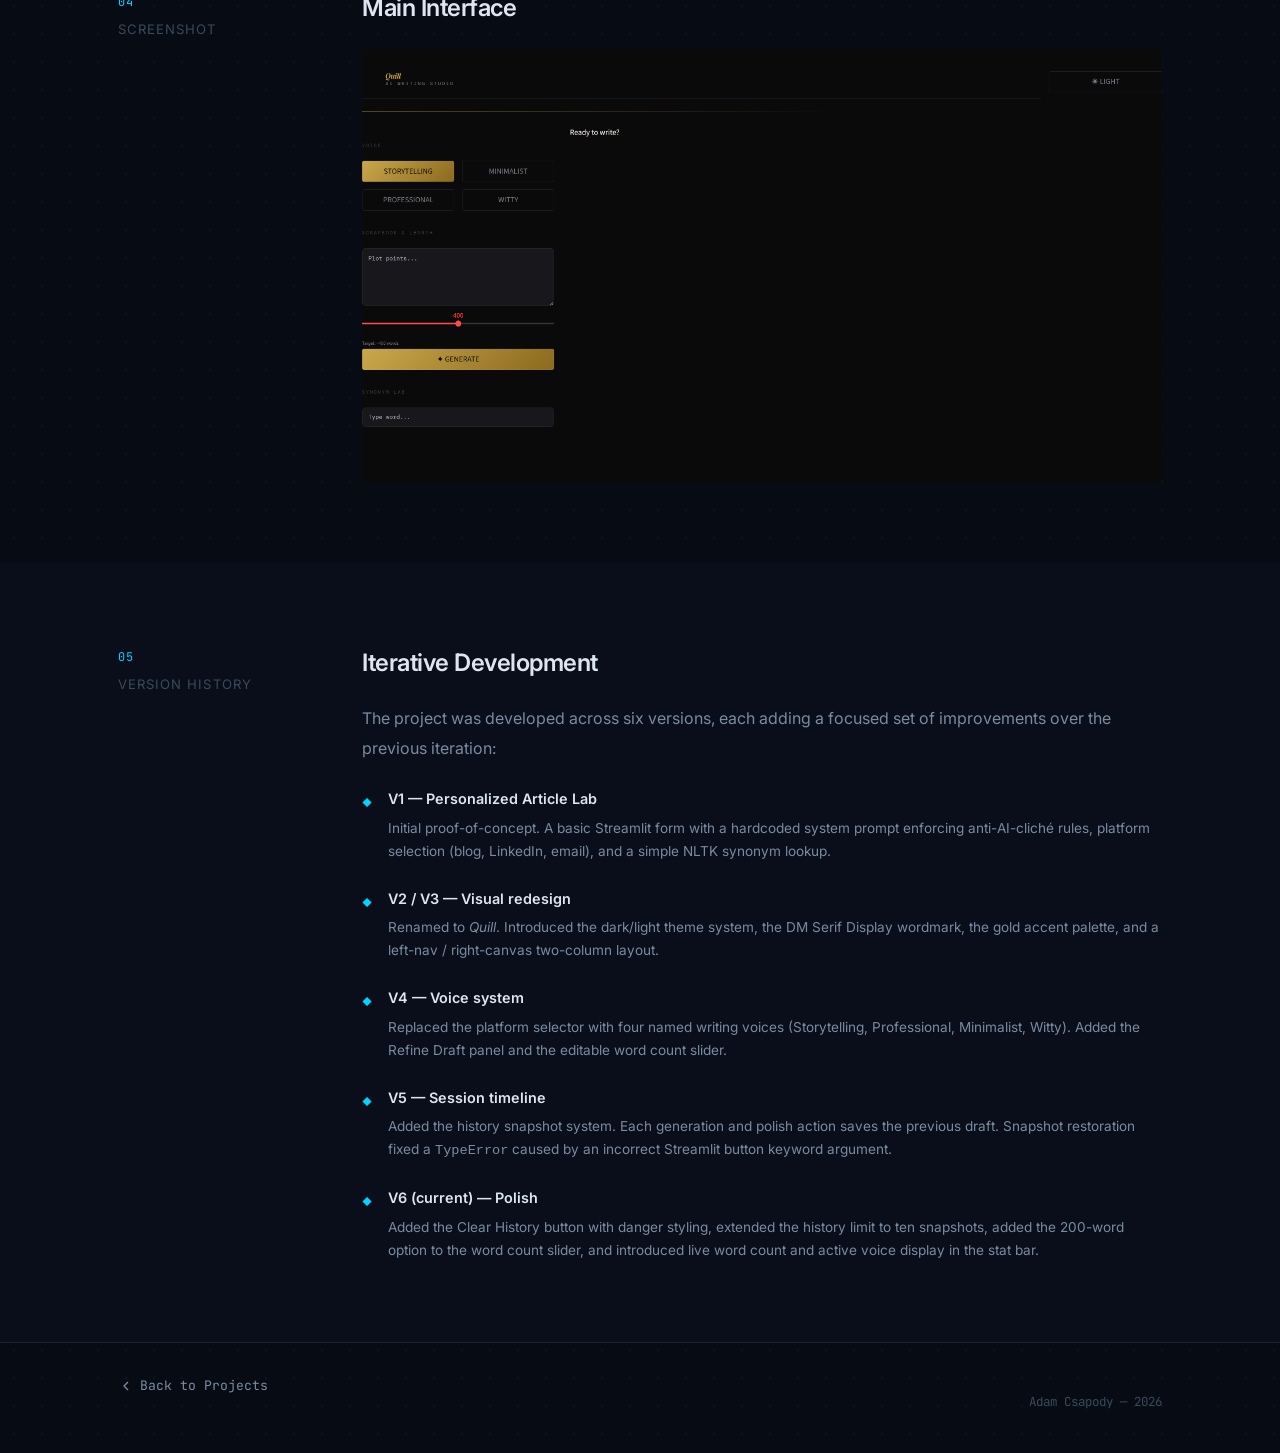
==== commit 4c6e2cfb: "Add screenshot to Quill project Co-Authored-By: Claude Sonnet 4.6 <noreply@anthropic.com>" ====
--- a/projects/quill-ai-writer.html
+++ b/projects/quill-ai-writer.html
@@ -263,11 +263,29 @@
       </div>
     </section>
 
+    <!-- SCREENSHOT -->
+    <section class="proj-section" id="screenshot">
+      <div class="container proj-section-grid">
+        <div class="proj-section-label">
+          <span class="section-number">04</span>
+          <span class="section-name">Screenshot</span>
+        </div>
+        <div class="proj-section-body">
+          <h2>Main Interface</h2>
+          <figure class="sim-figure">
+            <div class="img-frame-wide">
+              <img src="../assets/images/quill/main_page.png" alt="Quill AI Writing Studio — main interface in dark mode" style="width:100%;display:block;border-radius:4px;" />
+            </div>
+          </figure>
+        </div>
+      </div>
+    </section>
+
     <!-- VERSION HISTORY -->
     <section class="proj-section proj-section-alt" id="versions">
       <div class="container proj-section-grid">
         <div class="proj-section-label">
-          <span class="section-number">04</span>
+          <span class="section-number">05</span>
           <span class="section-name">Version History</span>
         </div>
         <div class="proj-section-body">
